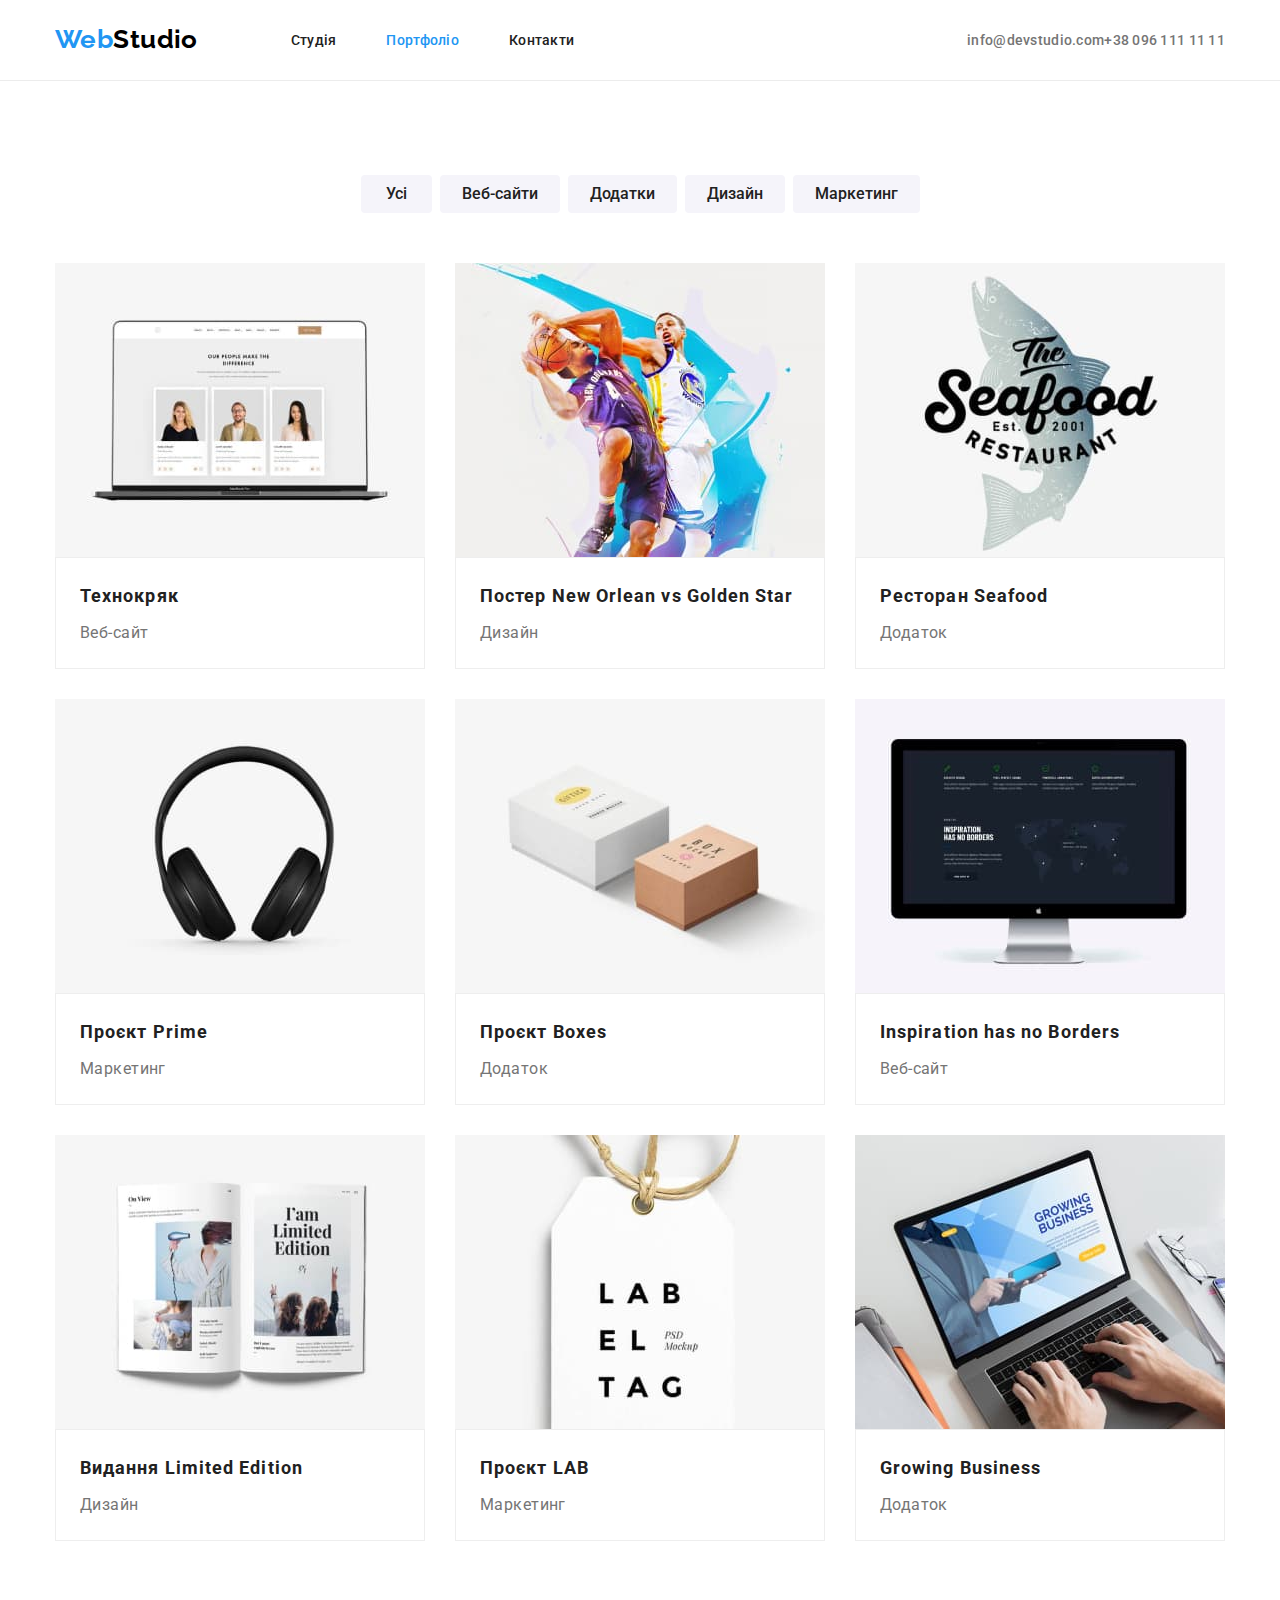
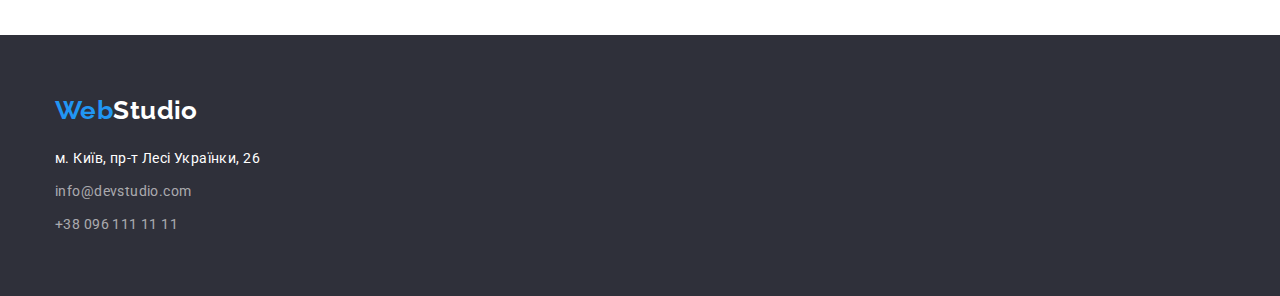
==== portfolio.html @ ab95c996 "встановлює накладання фону в секції hero" ====
<!DOCTYPE html>
<html lang="uk">
    <head>
        <meta charset="UTF-8">
        <meta http-equiv="X-UA-Compatible" content="IE=edge">
        <meta name="viewport" content="width=device-width, initial-scale=1.0">
        <title>Студія</title>
        <link rel="preconnect" href="https://fonts.googleapis.com">
        <link rel="preconnect" href="https://fonts.gstatic.com" crossorigin>
        <link href="https://fonts.googleapis.com/css2?family=Raleway:wght@700&family=Roboto:wght@400;500;700;900&display=swap" rel="stylesheet">
        <!-- Спочатку нормалізатор -->
        <link rel="stylesheet" href="https://cdnjs.cloudflare.com/ajax/libs/modern-normalize/1.0.0/modern-normalize.min.css">
        <!-- Потім ваші стилі --> 
        <link rel="stylesheet" href="./css/styles.css">
    </head>
    
    <body>
        <!--Шапка-->
        <header class="header">
            <div class="container main-nav">
                <nav class="nav">
                    <a class="logo link" href="./index.html">Web<span class="logo-black link">Studio</span></a>
                    <ul class="nav-list list">
                        <li class="item"><a class="nav-link link" href="./index.html">Студія</a></li>
                        <li class="item"><a class="current-link link" href="./portfolio.html">Портфоліо</a></li>
                        <li class="item"><a class="nav-link link" href="">Контакти</a></li>
                    </ul>
                </nav>
                <ul class="contacts-list list">
                    <li class="item"><a class="contacts-link link" href="mailto:info@devstudio.com">info@devstudio.com</a></li>
                    <li class="item"><a class="contacts-link link" href="tel:+380961111111">+38 096 111 11 11</a></li>
                </ul>
            </div>
        </header>
        
        <!--Унікальний зміст сторінки-->
        <main>
            <section class="portfolio section">
                <div class="container">
                    <h1 class="visually-hidden">Портфоліо</h1>
                    <ul class="portfolio-filter list">
                        <li class="item"><button class="filter-btn-everyone" type="button">Усі</button></li>
                        <li class="item"><button class="filter-btn" type="button">Веб-сайти</button></li>
                        <li class="item"><button class="filter-btn" type="button">Додатки</button></li>
                        <li class="item"><button class="filter-btn" type="button">Дизайн</button></li>
                        <li class="item"><button class="filter-btn" type="button">Маркетинг</button></li>
                    </ul>
                    <ul class="portfolio-list list">
                        <li class="item">
                            <a class="link" href="">
                                <img src="./images/portfolio1.jpg" alt="Веб-сайт Технокряк" width="370" height="294">
                                <div class="description">
                                    <h2 class="portfolio-title">Технокряк</h2>
                                    <p class="portfolio-text">Веб-сайт</p>
                                </div>
                            </a>
                        </li>
                        <li class="item">
                            <a class="link" href="">
                                <img src="./images/portfolio2.jpg" alt="Постер New Orlean vs Golden Star" width="370" height="294">
                                <div class="description">
                                    <h2 class="portfolio-title">Постер New Orlean vs Golden Star</h2>
                                    <p class="portfolio-text">Дизайн</p>
                                </div>
                            </a>
                        </li>
                        <li class="item">
                            <a class="link" href="">
                                <img src="./images/portfolio3.jpg" alt="Додаток Ресторан Seafood" width="370" height="294">
                                <div class="description">
                                    <h2 class="portfolio-title">Ресторан Seafood</h2>
                                    <p class="portfolio-text">Додаток</p>
                                </div>    
                            </a>
                        </li>
                        <li class="item">
                            <a class="link" href="">
                                <img src="./images/portfolio4.jpg" alt="Проєкт Prime" width="370" height="294">
                                <div class="description">
                                    <h2 class="portfolio-title">Проєкт Prime</h2>
                                    <p class="portfolio-text">Маркетинг</p>
                                </div>
                            </a>
                        </li>
                        <li class="item">
                            <a class="link" href="">
                                <img src="./images/portfolio5.jpg" alt="Додаток Проєкт Boxes" width="370" height="294">
                                <div class="description">
                                    <h2 class="portfolio-title">Проєкт Boxes</h2>
                                    <p class="portfolio-text">Додаток</p>
                                </div>   
                            </a>
                        </li>
                        <li class="item">
                            <a class="link" href="">
                                <img src="./images/portfolio6.jpg" alt="Веб-сайт Inspiration has no Borders" width="370" height="294">
                                <div class="description">
                                    <h2 class="portfolio-title">Inspiration has no Borders</h2>
                                    <p class="portfolio-text">Веб-сайт</p>
                                </div>
                            </a>
                        </li>
                        <li class="item">
                            <a class="link" href="">
                                <img src="./images/portfolio7.jpg" alt="Видання Limited Edition" width="370" height="294">
                                <div class="description">
                                    <h2 class="portfolio-title">Видання Limited Edition</h2>
                                    <p class="portfolio-text">Дизайн</p>
                                </div>
                            </a>
                        </li>
                        <li class="item">
                            <a class="link" href="">
                                <img src="./images/portfolio8.jpg" alt="Проєкт LAB" width="370" height="294">
                                <div class="description">
                                    <h2 class="portfolio-title">Проєкт LAB</h2>
                                    <p class="portfolio-text">Маркетинг</p>
                                </div>
                            </a>
                        </li>
                        <li class="item">
                            <a class="link" href="">
                                <img src="./images/portfolio9.jpg" alt="Додаток Growing Business" width="370" height="294">
                                <div class="description">
                                    <h2 class="portfolio-title">Growing Business</h2>
                                    <p class="portfolio-text">Додаток</p>
                                </div> 
                            </a>
                        </li>
                    </ul>
                </div>
            </section>  
        </main>
    
        <!--Підвал-->
        <footer class="footer">
            <div class="container">
                <a class="logo link" href="./index.html" >Web<span class="logo-white link">Studio</span></a>
                <address>
                    <ul class="address-list list">
                        <li class="item">
                            <a class="address-map-link link" href="https://goo.gl/maps/7WfShjQi5e1JMtdQ9" target="_blank" rel="noopener noreferrer nofollow">м. Київ, пр-т Лесі Українки, 26</a>
                        </li>
                        <li class="item">
                            <a class="address-link link" href="mailto:info@devstudio.com">info@devstudio.com</a>
                        </li>
                        <li class="item">
                            <a class="address-link link" href="tel:+380961111111">+38 096 111 11 11</a>
                        </li>
                    </ul>
                </address>
            </div>
        </footer>
    </body>
</html>
---- css/styles.css ----
/*GENERAL STYLES*/

:root {
    --primary-text-color: #757575;
    --title-text-color: #212121;
    --accent-color: #2196F3;
    --primary-background-color: #FFFFFF;
}

html {
	box-sizing: border-box;
}

*,
*::after,
*::before {
	box-sizing: inherit;
}

.list {
	list-style: none;
	padding-left: 0;
	margin: 0;
}

.link {
	text-decoration: none;
	color: inherit;
}

.link:hover,
.link:focus {
    color: var(--accent-color);
}

img {
	display: block;
	max-width: 100%;
	height: auto;
}

body {
    font-family: 'Roboto', sans-serif;
    font-size: 14px;
    letter-spacing: 0.03em;
    color: var(--primary-text-color);
    background-color: var(--primary-background-color);
}

.section {
    padding-top: 94px;
    padding-bottom: 94px;
}

.container {
    width: 1200px;
    margin: 0 auto;
    padding: 0 15px;
  }

h1, h2, h3, ul, p {
    margin-top: 0;
    margin-bottom: 0;
}

.visually-hidden {
    position: absolute;
    width: 1px;
    height: 1px;
    margin: -1px;
    border: 0;
    padding: 0;
    
    white-space: nowrap;
    clip-path: inset(100%);
    clip: rect(0 0 0 0);
    overflow: hidden;
  }

/*HEADER*/

.header {
    max-width: 1600px;
    margin-left: auto;
    margin-right: auto;
    border-bottom: 1px solid #ECECEC;
}

.main-nav {
    display: flex;
    align-items: center;
}

.nav {
    display: flex;
    align-items: center;
    }

.header .logo {
    display: block;
    padding-top: 24px;
    padding-bottom: 25px;
    
    font-family: 'Raleway', sans-serif;
    font-weight: 700;
    font-size: 26px;
    line-height: calc(31/26);
    color: var(--accent-color);
}

.logo-black {
    font-family: 'Raleway', sans-serif;
    font-weight: 700;
    font-size: 26px;
    line-height: calc(31/26);
    color: #000000;
}

.nav-list {
    display: flex;
    margin-left: 93px;
}

.nav-list .item:not(:last-child) {
    margin-right: 50px;
}

.current-link {
    display: block;
    padding-top: 32px;
    padding-bottom: 32px;
    
    font-weight: 500;
    line-height: calc(16/14);
    letter-spacing: 0.02em;
    color: var(--accent-color);
}

.nav-link {
    display: block;
    padding-top: 32px;
    padding-bottom: 32px;
    
    font-weight: 500;
    line-height: calc(16/14);
    letter-spacing: 0.02em;
    color: var(--title-text-color);
}

.contacts-list {
    display: flex;
    margin-left: auto;
}

.contacts-list .email {
    margin-left: 30px;
}

.email::before {
    display: block;
    content: "";
    width: 16px;
    height: 12px;
    margin-right: 10px;
    background-image: url(../images/envelope.png);
    background-size: contain;
}

.contacts-link {
    display: block;
    padding-top: 32px;
    padding-bottom: 32px;
    
    font-weight: 500;
    line-height: calc(16/14);
    letter-spacing: 0.02em;
    color: var(--primary-text-color);
}

/*HERO*/

.hero {
    padding-top: 200px;
    padding-bottom: 200px;

    max-width: 1600px;
    height: 600px;
    margin-left: auto;
    margin-right: auto;
    background-image: linear-gradient(
        to right, 
        rgba(47, 48, 58, 0.4),
        rgba(47, 48, 58, 0.4)
        ), 
        url(../images/overlay.jpg);

    background-color: #2F303A;
}

.hero-title {
    width: 696px;
    margin-left: auto;
    margin-right: auto;
    margin-bottom: 30px;
   
    font-weight: 900;
    font-size: 44px;
    line-height: calc(60/44);
    text-align: center;
    letter-spacing: 0.06em;
    text-transform: uppercase;
    color: var(--primary-background-color);
}

.hero-btn {
    margin-left: auto;
    margin-right: auto;
    padding-top: 10px;
    padding-bottom: 10px;
    padding-left: 32px;
    padding-right: 32px;

    display: flex;
    align-items: center;
    justify-content: center;
            
    font-family: 'Roboto', sans-serif;
    font-weight: 700;
    font-size: 16px;
    line-height: calc(30/16);
    text-align: center;
    letter-spacing: 0.06em;
    color: var(--primary-background-color);
    background: var(--accent-color);
    cursor: pointer;

    box-shadow: 0px 4px 4px rgba(0, 0, 0, 0.15);
    border-radius: 4px;
    border: 0 solid transparent;
}

.hero-btn:hover, 
.hero-btn:focus {
    color: var(--accent-color);
    background: var(--primary-background-color);
    box-shadow: 0px 4px 4px rgba(0, 0, 0, 0.15);
    border-radius: 4px;
}

/*BENEFITS*/

.benefits {
    background: var(--primary-background-color);
    padding-top: 94px;
}

.benefits-list {
    display: flex;
}

.benefits-list .item::before {
    display: block;
    content: "";
    height: 120px;
    margin-bottom: 30px;
    
    background-image: url(../images/warning.svg);
    background-position: center;
    background-repeat: no-repeat;
    background-color: #F5F4FA;
    border-radius: 4px;
}

.benefits-list .item:not(:last-child) {
    margin-right: 30px;
}

.benefits-title {
    margin-bottom: 10px;
    
    font-weight: 700;
    font-size: 14px;
    line-height: calc(16/14);
    text-transform: uppercase;
    color: var(--title-text-color);
}

.benefits-text {
    line-height: 171%;
    letter-spacing: 0.03em;
}

/*ACTIVITY*/

.activity {
    background: var(--primary-background-color);
}

.activity-title {
    margin-bottom: 50px;
    
    font-weight: 700;
    font-size: 36px;
    line-height: calc(42/36);
    text-align: center;
    color: var(--title-text-color);
}

.activity-list {
    display: flex;
    justify-content: space-between;
}

/*TEAM*/

.team {
    background: #F5F4FA;
}

.team-title {
    margin-bottom: 50px;
    
    font-weight: 700;
    font-size: 36px;
    line-height: calc(42/36);
    text-align: center;
    color: var(--title-text-color);
}

.team-list {
    display: flex;
    justify-content: space-between;
}

.team-list .description {
    padding-top: 30px;
    padding-bottom: 30px;
    background: var(--primary-background-color);
    box-shadow: 0px 1px 3px rgba(0, 0, 0, 0.12), 0px 1px 1px rgba(0, 0, 0, 0.14), 0px 2px 1px rgba(0, 0, 0, 0.2);
    border-radius: 0px 0px 4px 4px;
}

.team-list-title {
    margin-bottom: 10px;
    
    font-weight: 500;
    font-size: 16px;
    line-height: calc(19/16);
    text-align: center;
    color: var(--title-text-color);
}

.team-list-text {
    font-size: 16px;
    line-height: calc(19/16);
    text-align: center;
}

/*PORTFOLIO*/

.portfolio {
    background: var(--primary-background-color);
}

.portfolio-filter {
    display: flex;
    justify-content: center;
    margin-bottom: 50px;
}

.portfolio-filter .item:not(:last-child) {
    margin-right: 8px;
}

.filter-btn-everyone {
    padding: 6px 25px;
    
    font-family: 'Roboto', sans-serif;
    font-weight: 500;
    font-size: 16px;
    line-height: calc(26/16);
    text-align: center;
    color: var(--title-text-color);
    background: #F5F4FA;
    cursor: pointer;
    
    border: 0 solid transparent;
    border-radius: 4px;
}

.filter-btn {
    padding: 6px 22px;
    
    font-family: 'Roboto', sans-serif;
    font-weight: 500;
    font-size: 16px;
    line-height: calc(26/16);
    text-align: center;
    color: var(--title-text-color);
    background: #F5F4FA;
    cursor: pointer;
    
    border: 0 solid transparent;
    border-radius: 4px;
}

.filter-btn-everyone:hover,
.filter-btn-everyone:focus, 
.filter-btn:hover, 
.filter-btn:focus {
    color: var(--primary-background-color);
    background: var(--accent-color);
    box-shadow: 0px 3px 1px rgba(0, 0, 0, 0.1), 0px 1px 2px rgba(0, 0, 0, 0.08), 0px 2px 2px rgba(0, 0, 0, 0.12);
    border-radius: 4px;
}

.portfolio-list {
    display: flex;
    flex-wrap: wrap;
    gap: 30px;
}

.portfolio-list .item {
    flex-basis: calc((100% - 2 * 30px) / 3);
}

.portfolio-list .description {
    padding: 20px 24px;
    border: 1px solid #EEEEEE;
}

.portfolio-title {
    margin-bottom: 4px;
        
    font-weight: 700;
    font-size: 18px;
    line-height: calc(36/18);
    letter-spacing: 0.06em;
    color: var(--title-text-color);
}

.portfolio-text {
    font-size: 16px;
    line-height: calc(30/16);
    color: var(--primary-text-color);
}

/*FOOTER*/

.footer {
    background: #2F303A;
    padding-top: 60px;
    padding-bottom: 60px;
}

.footer .logo {
    display: block;
    margin-bottom: 20px;
    
    font-family: 'Raleway', sans-serif;
    font-weight: 700;
    font-size: 26px;
    line-height: calc(31/26);
    color: var(--accent-color);
}

.logo-white {
    font-family: 'Raleway', sans-serif;
    font-weight: 700;
    font-size: 26px;
    line-height: calc(31/26);
    color: var(--primary-background-color);
}

.address-list .item:not(:last-child) {
    margin-bottom: 9px;
}

.address-map-link {
    font-style: normal;
    line-height: calc(24/14);
    color: var(--primary-background-color);
}

.address-link {
    font-style: normal;
    line-height: calc(24/14);
    color: rgba(255, 255, 255, 0.6);
}
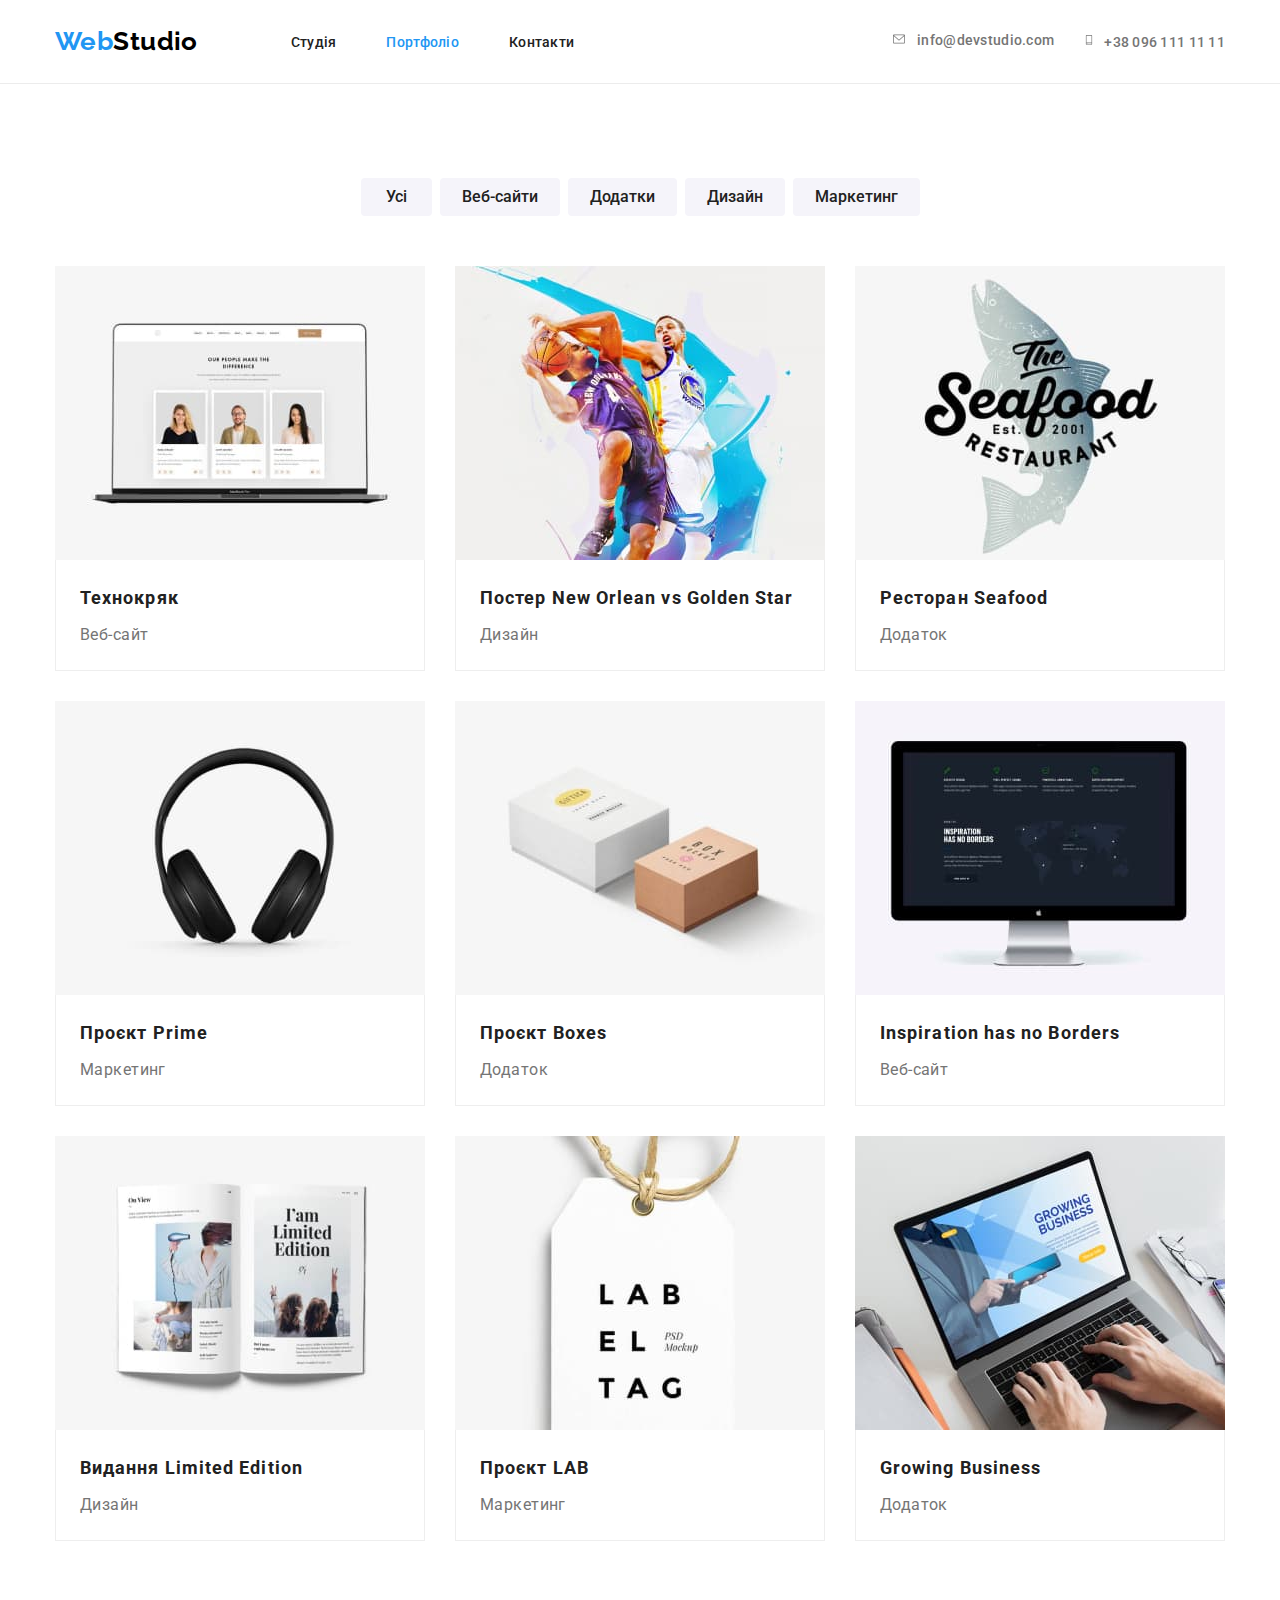
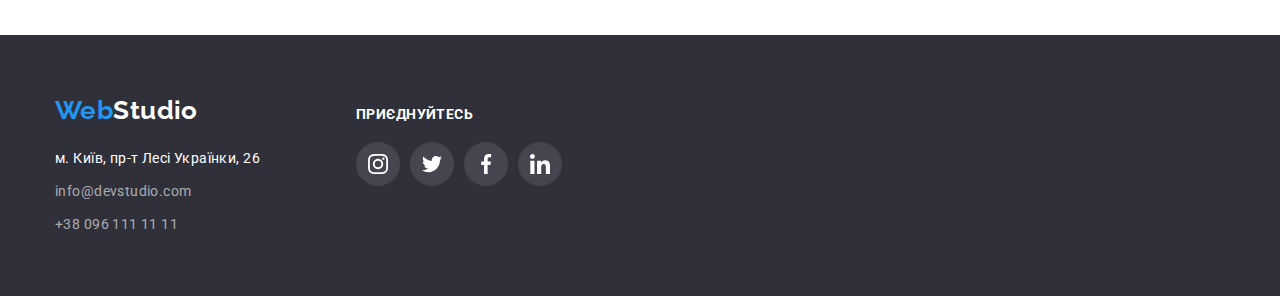
==== commit a821f84b: "додає іконки у хедер" ====
--- a/portfolio.html
+++ b/portfolio.html
@@ -27,8 +27,30 @@
                     </ul>
                 </nav>
                 <ul class="contacts-list list">
-                    <li class="item"><a class="contacts-link link" href="mailto:info@devstudio.com">info@devstudio.com</a></li>
-                    <li class="item"><a class="contacts-link link" href="tel:+380961111111">+38 096 111 11 11</a></li>
+                    <li class="item">
+                        <a class="contacts-link link" href="mailto:info@devstudio.com">
+                            <div class="email">
+                                <div>
+                                    <svg class="socialmedia-svg" width="16px" height="12px">
+                                        <use href="./images/icons.svg#icon-envelope"></use>
+                                    </svg>
+                                </div>
+                                <span>info@devstudio.com</span>
+                            </div>
+                        </a>
+                    </li>
+                    <li class="item">
+                        <a class="contacts-link link" href="tel:+380961111111">
+                            <div class="tel">
+                                <div>
+                                    <svg class="socialmedia-svg" width="10px" height="16px">
+                                        <use href="./images/icons.svg#icon-smartphone"></use>
+                                    </svg>
+                                </div>
+                                <span class="">+38 096 111 11 11</span>
+                            </div>
+                        </a>
+                    </li>
                 </ul>
             </div>
         </header>
@@ -135,20 +157,67 @@
         <!--Підвал-->
         <footer class="footer">
             <div class="container">
-                <a class="logo link" href="./index.html" >Web<span class="logo-white link">Studio</span></a>
-                <address>
-                    <ul class="address-list list">
-                        <li class="item">
-                            <a class="address-map-link link" href="https://goo.gl/maps/7WfShjQi5e1JMtdQ9" target="_blank" rel="noopener noreferrer nofollow">м. Київ, пр-т Лесі Українки, 26</a>
-                        </li>
-                        <li class="item">
-                            <a class="address-link link" href="mailto:info@devstudio.com">info@devstudio.com</a>
-                        </li>
-                        <li class="item">
-                            <a class="address-link link" href="tel:+380961111111">+38 096 111 11 11</a>
-                        </li>
-                    </ul>
-                </address>
+                <div class="footer-box">
+                    <div>
+                        <a class="logo link" href="./index.html" >Web<span class="logo-white link">Studio</span></a>
+                        <address>
+                            <ul class="address-list list">
+                                <li class="item">
+                                    <a class="address-map-link link" href="https://goo.gl/maps/7WfShjQi5e1JMtdQ9" target="_blank" rel="noopener noreferrer nofollow">м. Київ, пр-т Лесі Українки, 26</a>
+                                </li>
+                                <li class="item">
+                                    <a class="address-link link" href="mailto:info@devstudio.com">info@devstudio.com</a>
+                                </li>
+                                <li class="item">
+                                    <a class="address-link link" href="tel:+380961111111">+38 096 111 11 11</a>
+                                </li>
+                            </ul>
+                        </address>
+                    </div>
+                    <div class="social">
+                        <p class="social-text">
+                            ПРИЄДНУЙТЕСЬ
+                        </p>
+                        <ul class="socialmedia-list list">
+                            <li>
+                                <a href="">
+                                    <div class="socialmedia-box-footer">
+                                        <svg class="socialmedia-svg" width="20px" height="20px">
+                                            <use href="./images/icons.svg#icon-instagram"></use>
+                                        </svg>
+                                    </div>
+                                </a> 
+                            </li>
+                            <li>
+                                <a href="">
+                                    <div class="socialmedia-box-footer">
+                                        <svg class="socialmedia-svg" width="20px" height="20px">
+                                            <use href="./images/icons.svg#icon-twitter"></use>
+                                        </svg>
+                                    </div>
+                                </a> 
+                            </li>
+                            <li>
+                                <a href="">
+                                    <div class="socialmedia-box-footer">
+                                        <svg class="socialmedia-svg" width="20px" height="20px">
+                                            <use href="./images/icons.svg#icon-facebook"></use>
+                                        </svg>
+                                    </div>
+                                </a> 
+                            </li>
+                            <li>
+                                <a href="">
+                                    <div class="socialmedia-box-footer">
+                                        <svg class="socialmedia-svg" width="20px" height="20px">
+                                            <use href="./images/icons.svg#icon-linkedin"></use>
+                                        </svg>
+                                    </div>
+                                </a> 
+                            </li>
+                        </ul>
+                    </div>
+                </div>
             </div>
         </footer>
     </body>
--- a/css/styles.css
+++ b/css/styles.css
@@ -37,6 +37,11 @@
 	display: block;
 	max-width: 100%;
 	height: auto;
+}
+
+h1, h2, h3, ul, p {
+    margin-top: 0;
+    margin-bottom: 0;
 }
 
 body {
@@ -57,11 +62,6 @@
     margin: 0 auto;
     padding: 0 15px;
   }
-
-h1, h2, h3, ul, p {
-    margin-top: 0;
-    margin-bottom: 0;
-}
 
 .visually-hidden {
     position: absolute;
@@ -80,9 +80,6 @@
 /*HEADER*/
 
 .header {
-    max-width: 1600px;
-    margin-left: auto;
-    margin-right: auto;
     border-bottom: 1px solid #ECECEC;
 }
 
@@ -152,29 +149,24 @@
     margin-left: auto;
 }
 
-.contacts-list .email {
+.contacts-list .item + .item {
     margin-left: 30px;
 }
 
-.email::before {
-    display: block;
-    content: "";
-    width: 16px;
-    height: 12px;
-    margin-right: 10px;
-    background-image: url(../images/envelope.png);
-    background-size: contain;
-}
-
 .contacts-link {
-    display: block;
-    padding-top: 32px;
-    padding-bottom: 32px;
-    
     font-weight: 500;
     line-height: calc(16/14);
     letter-spacing: 0.02em;
     color: var(--primary-text-color);
+}
+
+.email,
+.tel {
+    display: flex;
+    align-items: center;
+    gap: 10px;
+    padding-top: 32px;
+    padding-bottom: 32px;
 }
 
 /*HERO*/
@@ -258,26 +250,21 @@
     display: flex;
 }
 
-.benefits-list .item::before {
-    display: block;
-    content: "";
+.benefits-list .item:not(:last-child) {
+    margin-right: 30px;
+}
+
+.benefits-box {
+    width: 270px;
     height: 120px;
+    padding: 25px 100px;
     margin-bottom: 30px;
-    
-    background-image: url(../images/warning.svg);
-    background-position: center;
-    background-repeat: no-repeat;
     background-color: #F5F4FA;
     border-radius: 4px;
 }
 
-.benefits-list .item:not(:last-child) {
-    margin-right: 30px;
-}
-
 .benefits-title {
     margin-bottom: 10px;
-    
     font-weight: 700;
     font-size: 14px;
     line-height: calc(16/14);
@@ -338,11 +325,11 @@
     background: var(--primary-background-color);
     box-shadow: 0px 1px 3px rgba(0, 0, 0, 0.12), 0px 1px 1px rgba(0, 0, 0, 0.14), 0px 2px 1px rgba(0, 0, 0, 0.2);
     border-radius: 0px 0px 4px 4px;
+    border-top: none;
 }
 
 .team-list-title {
     margin-bottom: 10px;
-    
     font-weight: 500;
     font-size: 16px;
     line-height: calc(19/16);
@@ -351,9 +338,79 @@
 }
 
 .team-list-text {
+    margin-bottom: 16px;
     font-size: 16px;
     line-height: calc(19/16);
     text-align: center;
+}
+
+.socialmedia-list {
+    display: flex;
+    justify-content: center;
+    gap: 10px;
+}
+
+.socialmedia-box {
+    width: 44px;
+    height: 44px;
+    padding: 12px;
+    color: #AFB1B8;
+    border: none;
+    border-radius: 50%; 
+}
+
+.socialmedia-box:hover,
+.socialmedia-box:focus {
+    color: var(--primary-background-color); 
+    background-color: var(--accent-color);
+}
+
+.socialmedia-svg {
+    fill: currentColor;
+}
+
+/*CLIENTS*/
+
+.clients {
+    background: var(--primary-background-color);
+}
+
+.clients-title {
+    margin-bottom: 50px;
+    font-weight: 700;
+    font-size: 36px;
+    line-height: calc(42/36);
+    text-align: center;
+    color: var(--title-text-color);
+}
+
+.clients-list {
+    display: flex;
+    flex-wrap: wrap;
+    gap: 30px;
+}
+
+.clients-list .item {
+    flex-basis: calc((100% - 5 * 30px) / 6);
+}
+
+.clients-box {
+    width: 170px;
+    height: 92px;
+    padding: 16px 32px;
+    color: #AFB1B8;
+    border: 1px solid #AFB1B8;
+    border-radius: 4px; 
+}
+
+.clients-svg {
+    fill: currentColor;
+}
+
+.clients-box:hover,
+.clients-box:focus {
+    color: var(--accent-color);
+    border: 1px solid var(--accent-color); 
 }
 
 /*PORTFOLIO*/
@@ -424,9 +481,15 @@
     flex-basis: calc((100% - 2 * 30px) / 3);
 }
 
+.portfolio-list .item:hover,
+.portfolio-list .item:focus {
+    box-shadow: 0px 1px 3px rgba(0, 0, 0, 0.12), 0px 1px 1px rgba(0, 0, 0, 0.14), 0px 2px 1px rgba(0, 0, 0, 0.2);
+}
+
 .portfolio-list .description {
     padding: 20px 24px;
     border: 1px solid #EEEEEE;
+    border-top: none;
 }
 
 .portfolio-title {
@@ -453,6 +516,12 @@
     padding-bottom: 60px;
 }
 
+.footer-box {
+    display: flex;
+    align-items: baseline;
+    gap: 70px;
+}
+
 .footer .logo {
     display: block;
     margin-bottom: 20px;
@@ -470,6 +539,10 @@
     font-size: 26px;
     line-height: calc(31/26);
     color: var(--primary-background-color);
+}
+
+.address-list .item {
+    width: 231px;
 }
 
 .address-list .item:not(:last-child) {
@@ -486,4 +559,30 @@
     font-style: normal;
     line-height: calc(24/14);
     color: rgba(255, 255, 255, 0.6);
-}+}
+
+.social-text {
+    margin-bottom: 20px;
+    font-weight: 700;
+    font-size: 14px;
+    line-height: calc(16/14);
+    letter-spacing: 0.03em;
+    text-transform: uppercase;
+    color: #FFFFFF;
+}
+
+.socialmedia-box-footer {
+    width: 44px;
+    height: 44px;
+    padding: 12px;
+    color: var(--primary-background-color);
+    background-color: rgba(255, 255, 255, 0.1);
+    border: none;
+    border-radius: 50%; 
+}
+
+.socialmedia-box-footer:hover,
+.socialmedia-box-footer:focus {
+    color: var(--primary-background-color); 
+    background-color: var(--accent-color);
+}
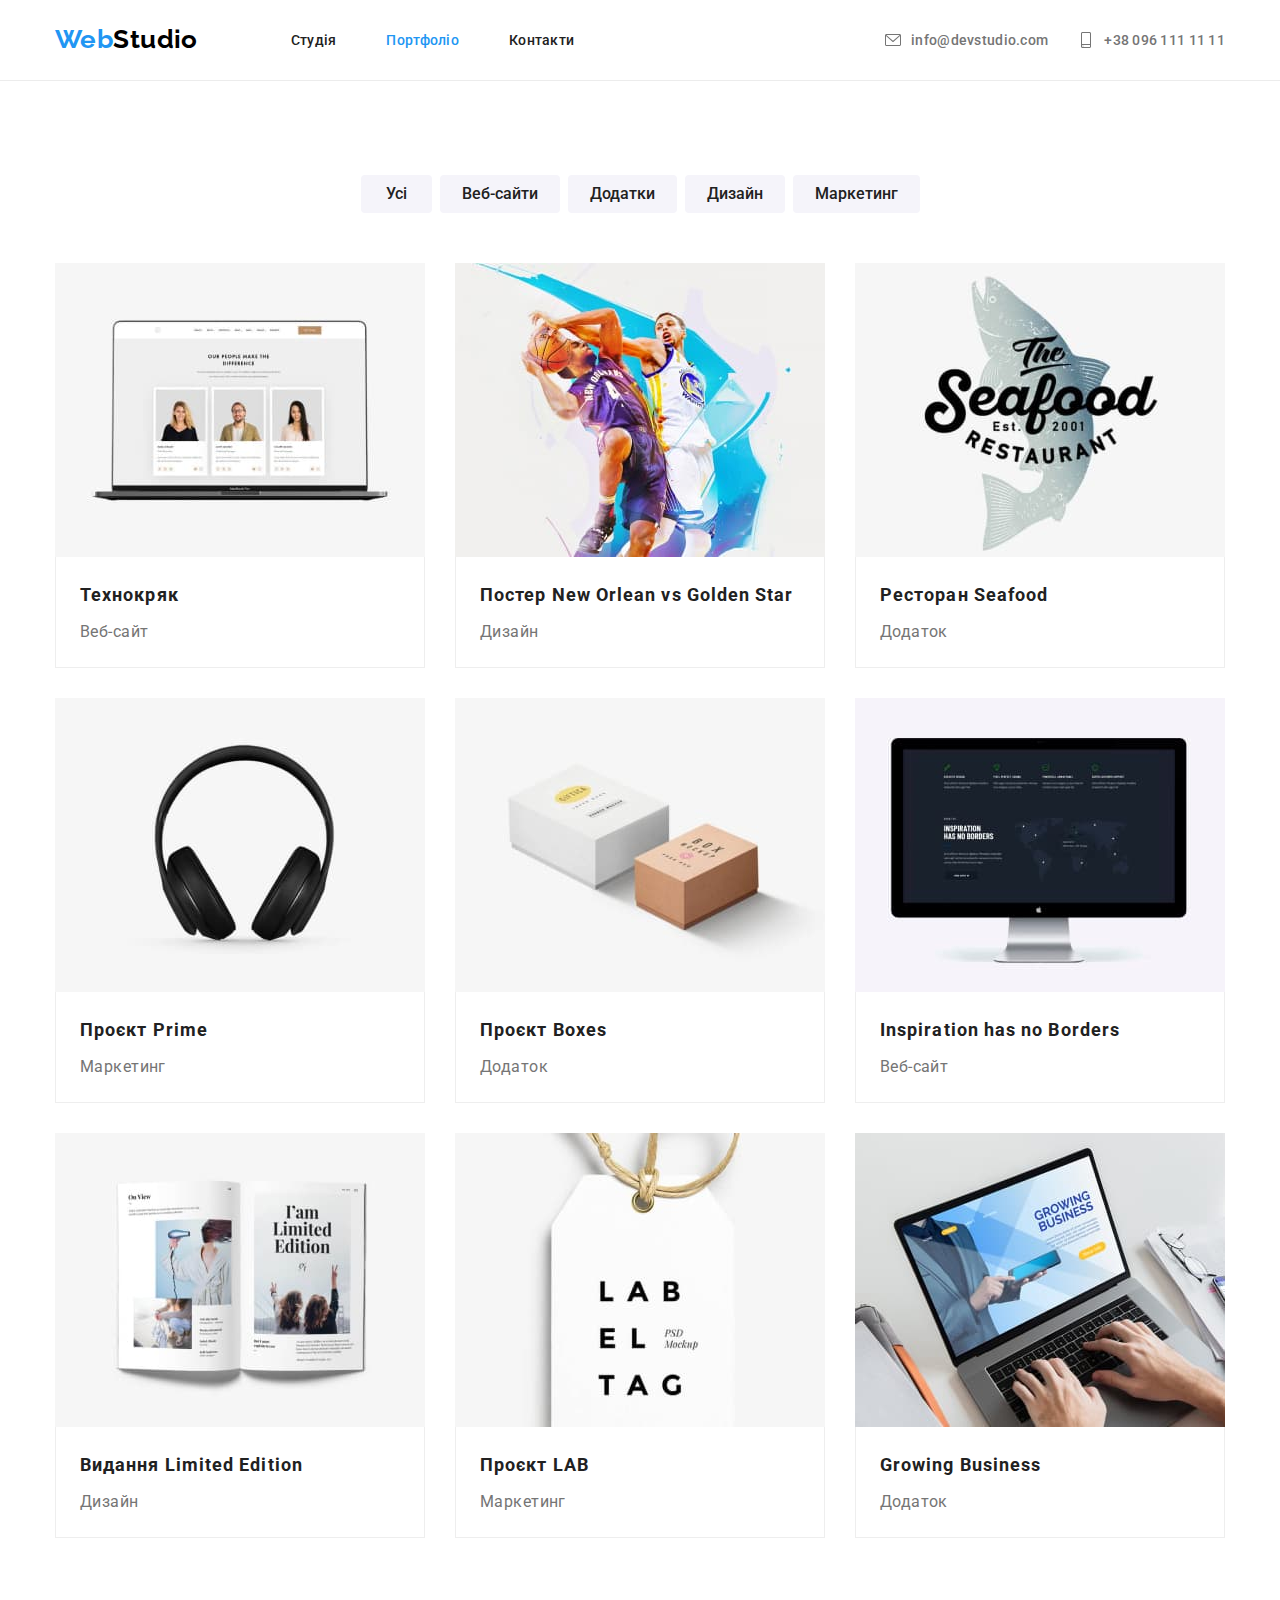
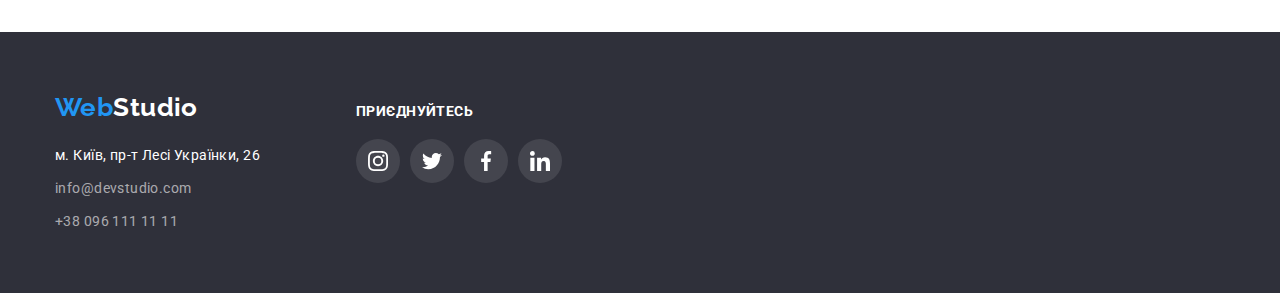
==== commit 04ee316a: "прибирає зайві div" ====
--- a/portfolio.html
+++ b/portfolio.html
@@ -29,26 +29,18 @@
                 <ul class="contacts-list list">
                     <li class="item">
                         <a class="contacts-link link" href="mailto:info@devstudio.com">
-                            <div class="email">
-                                <div>
-                                    <svg class="socialmedia-svg" width="16px" height="12px">
-                                        <use href="./images/icons.svg#icon-envelope"></use>
-                                    </svg>
-                                </div>
-                                <span>info@devstudio.com</span>
-                            </div>
+                            <svg class="contacts-svg" width="16" height="12">
+                                <use href="./images/icons.svg#icon-envelope"></use>
+                            </svg>
+                            <span>info@devstudio.com</span>
                         </a>
                     </li>
                     <li class="item">
                         <a class="contacts-link link" href="tel:+380961111111">
-                            <div class="tel">
-                                <div>
-                                    <svg class="socialmedia-svg" width="10px" height="16px">
-                                        <use href="./images/icons.svg#icon-smartphone"></use>
-                                    </svg>
-                                </div>
-                                <span class="">+38 096 111 11 11</span>
-                            </div>
+                            <svg class="contacts-svg" width="10" height="16">
+                                <use href="./images/icons.svg#icon-smartphone"></use>
+                            </svg>
+                            <span>+38 096 111 11 11</span>
                         </a>
                     </li>
                 </ul>
@@ -69,7 +61,7 @@
                     </ul>
                     <ul class="portfolio-list list">
                         <li class="item">
-                            <a class="link" href="">
+                            <a class="link" href=" ">
                                 <img src="./images/portfolio1.jpg" alt="Веб-сайт Технокряк" width="370" height="294">
                                 <div class="description">
                                     <h2 class="portfolio-title">Технокряк</h2>
@@ -78,7 +70,7 @@
                             </a>
                         </li>
                         <li class="item">
-                            <a class="link" href="">
+                            <a class="link" href=" ">
                                 <img src="./images/portfolio2.jpg" alt="Постер New Orlean vs Golden Star" width="370" height="294">
                                 <div class="description">
                                     <h2 class="portfolio-title">Постер New Orlean vs Golden Star</h2>
@@ -87,7 +79,7 @@
                             </a>
                         </li>
                         <li class="item">
-                            <a class="link" href="">
+                            <a class="link" href=" ">
                                 <img src="./images/portfolio3.jpg" alt="Додаток Ресторан Seafood" width="370" height="294">
                                 <div class="description">
                                     <h2 class="portfolio-title">Ресторан Seafood</h2>
@@ -96,7 +88,7 @@
                             </a>
                         </li>
                         <li class="item">
-                            <a class="link" href="">
+                            <a class="link" href=" ">
                                 <img src="./images/portfolio4.jpg" alt="Проєкт Prime" width="370" height="294">
                                 <div class="description">
                                     <h2 class="portfolio-title">Проєкт Prime</h2>
@@ -105,7 +97,7 @@
                             </a>
                         </li>
                         <li class="item">
-                            <a class="link" href="">
+                            <a class="link" href=" ">
                                 <img src="./images/portfolio5.jpg" alt="Додаток Проєкт Boxes" width="370" height="294">
                                 <div class="description">
                                     <h2 class="portfolio-title">Проєкт Boxes</h2>
@@ -114,7 +106,7 @@
                             </a>
                         </li>
                         <li class="item">
-                            <a class="link" href="">
+                            <a class="link" href=" ">
                                 <img src="./images/portfolio6.jpg" alt="Веб-сайт Inspiration has no Borders" width="370" height="294">
                                 <div class="description">
                                     <h2 class="portfolio-title">Inspiration has no Borders</h2>
@@ -123,7 +115,7 @@
                             </a>
                         </li>
                         <li class="item">
-                            <a class="link" href="">
+                            <a class="link" href=" ">
                                 <img src="./images/portfolio7.jpg" alt="Видання Limited Edition" width="370" height="294">
                                 <div class="description">
                                     <h2 class="portfolio-title">Видання Limited Edition</h2>
@@ -132,7 +124,7 @@
                             </a>
                         </li>
                         <li class="item">
-                            <a class="link" href="">
+                            <a class="link" href=" ">
                                 <img src="./images/portfolio8.jpg" alt="Проєкт LAB" width="370" height="294">
                                 <div class="description">
                                     <h2 class="portfolio-title">Проєкт LAB</h2>
@@ -141,7 +133,7 @@
                             </a>
                         </li>
                         <li class="item">
-                            <a class="link" href="">
+                            <a class="link" href=" ">
                                 <img src="./images/portfolio9.jpg" alt="Додаток Growing Business" width="370" height="294">
                                 <div class="description">
                                     <h2 class="portfolio-title">Growing Business</h2>
@@ -180,40 +172,32 @@
                         </p>
                         <ul class="socialmedia-list list">
                             <li>
-                                <a href="">
-                                    <div class="socialmedia-box-footer">
-                                        <svg class="socialmedia-svg" width="20px" height="20px">
-                                            <use href="./images/icons.svg#icon-instagram"></use>
-                                        </svg>
-                                    </div>
+                                <a class="socialmedia-link-footer" href=" ">
+                                    <svg class="socialmedia-svg" width="20" height="20">
+                                        <use href="./images/icons.svg#icon-instagram"></use>
+                                    </svg>
                                 </a> 
                             </li>
                             <li>
-                                <a href="">
-                                    <div class="socialmedia-box-footer">
-                                        <svg class="socialmedia-svg" width="20px" height="20px">
-                                            <use href="./images/icons.svg#icon-twitter"></use>
-                                        </svg>
-                                    </div>
+                                <a class="socialmedia-link-footer" href=" ">
+                                    <svg class="socialmedia-svg" width="20" height="20">
+                                        <use href="./images/icons.svg#icon-twitter"></use>
+                                    </svg>
                                 </a> 
                             </li>
                             <li>
-                                <a href="">
-                                    <div class="socialmedia-box-footer">
-                                        <svg class="socialmedia-svg" width="20px" height="20px">
-                                            <use href="./images/icons.svg#icon-facebook"></use>
-                                        </svg>
-                                    </div>
-                                </a> 
-                            </li>
-                            <li>
-                                <a href="">
-                                    <div class="socialmedia-box-footer">
-                                        <svg class="socialmedia-svg" width="20px" height="20px">
-                                            <use href="./images/icons.svg#icon-linkedin"></use>
-                                        </svg>
-                                    </div>
-                                </a> 
+                                <a class="socialmedia-link-footer" href=" ">
+                                    <svg class="socialmedia-svg" width="20" height="20">
+                                        <use href="./images/icons.svg#icon-facebook"></use>
+                                    </svg>
+                                </a>
+                            </li>
+                            <li>
+                                <a class="socialmedia-link-footer" href=" ">
+                                    <svg class="socialmedia-svg" width="20" height="20">
+                                        <use href="./images/icons.svg#icon-linkedin"></use>
+                                    </svg>
+                                </a>
                             </li>
                         </ul>
                     </div>
--- a/css/styles.css
+++ b/css/styles.css
@@ -154,19 +154,22 @@
 }
 
 .contacts-link {
+    display: flex;
+    align-items: center;
+    gap: 10px;
+    padding-top: 32px;
+    padding-bottom: 32px;
+    
     font-weight: 500;
     line-height: calc(16/14);
     letter-spacing: 0.02em;
     color: var(--primary-text-color);
 }
 
-.email,
-.tel {
-    display: flex;
-    align-items: center;
-    gap: 10px;
-    padding-top: 32px;
-    padding-bottom: 32px;
+.contacts-svg {
+    fill: currentColor;
+    width: 16px;
+    height: 16px;
 }
 
 /*HERO*/
@@ -233,8 +236,7 @@
 
 .hero-btn:hover, 
 .hero-btn:focus {
-    color: var(--accent-color);
-    background: var(--primary-background-color);
+    background: #188CE8;
     box-shadow: 0px 4px 4px rgba(0, 0, 0, 0.15);
     border-radius: 4px;
 }
@@ -255,9 +257,11 @@
 }
 
 .benefits-box {
+    display: flex;
+    align-items: center;
+    justify-content: center;
     width: 270px;
     height: 120px;
-    padding: 25px 100px;
     margin-bottom: 30px;
     background-color: #F5F4FA;
     border-radius: 4px;
@@ -350,17 +354,19 @@
     gap: 10px;
 }
 
-.socialmedia-box {
+.socialmedia-link {
+    display: flex;
     width: 44px;
     height: 44px;
-    padding: 12px;
+    align-items: center;
+    justify-content: center;
     color: #AFB1B8;
     border: none;
     border-radius: 50%; 
 }
 
-.socialmedia-box:hover,
-.socialmedia-box:focus {
+.socialmedia-link:hover,
+.socialmedia-link:focus {
     color: var(--primary-background-color); 
     background-color: var(--accent-color);
 }
@@ -394,10 +400,12 @@
     flex-basis: calc((100% - 5 * 30px) / 6);
 }
 
-.clients-box {
+.clients-link {
+    display: flex;
     width: 170px;
     height: 92px;
-    padding: 16px 32px;
+    align-items: center;
+    justify-content: center;
     color: #AFB1B8;
     border: 1px solid #AFB1B8;
     border-radius: 4px; 
@@ -407,8 +415,8 @@
     fill: currentColor;
 }
 
-.clients-box:hover,
-.clients-box:focus {
+.clients-link:hover,
+.clients-link:focus {
     color: var(--accent-color);
     border: 1px solid var(--accent-color); 
 }
@@ -483,7 +491,7 @@
 
 .portfolio-list .item:hover,
 .portfolio-list .item:focus {
-    box-shadow: 0px 1px 3px rgba(0, 0, 0, 0.12), 0px 1px 1px rgba(0, 0, 0, 0.14), 0px 2px 1px rgba(0, 0, 0, 0.2);
+    box-shadow: 0px 1px 1px rgba(0, 0, 0, 0.12), 0px 4px 4px rgba(0, 0, 0, 0.06), 1px 4px 6px rgba(0, 0, 0, 0.16);
 }
 
 .portfolio-list .description {
@@ -571,18 +579,20 @@
     color: #FFFFFF;
 }
 
-.socialmedia-box-footer {
+.socialmedia-link-footer {
+    display: flex;
     width: 44px;
     height: 44px;
-    padding: 12px;
+    align-items: center;
+    justify-content: center;
     color: var(--primary-background-color);
     background-color: rgba(255, 255, 255, 0.1);
     border: none;
     border-radius: 50%; 
 }
 
-.socialmedia-box-footer:hover,
-.socialmedia-box-footer:focus {
+.socialmedia-link-footer:hover,
+.socialmedia-link-footer:focus {
     color: var(--primary-background-color); 
     background-color: var(--accent-color);
 }
